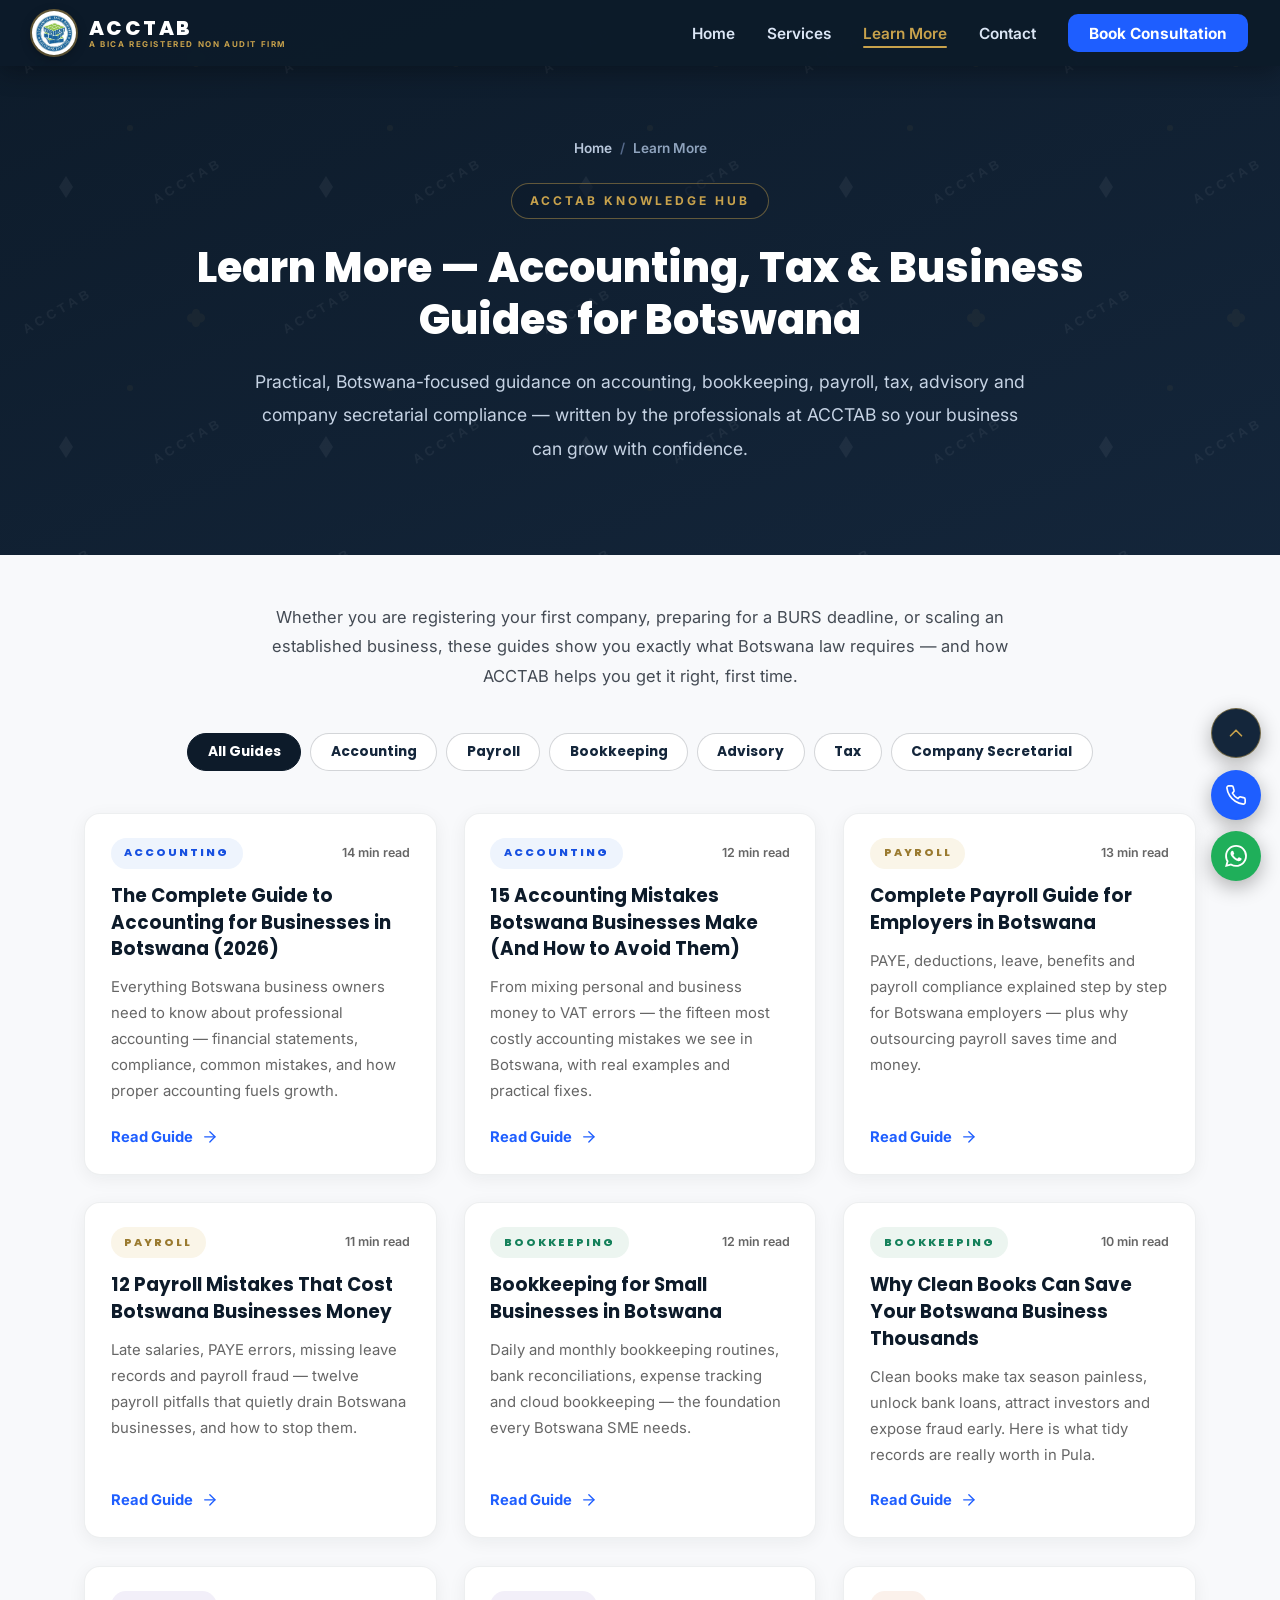
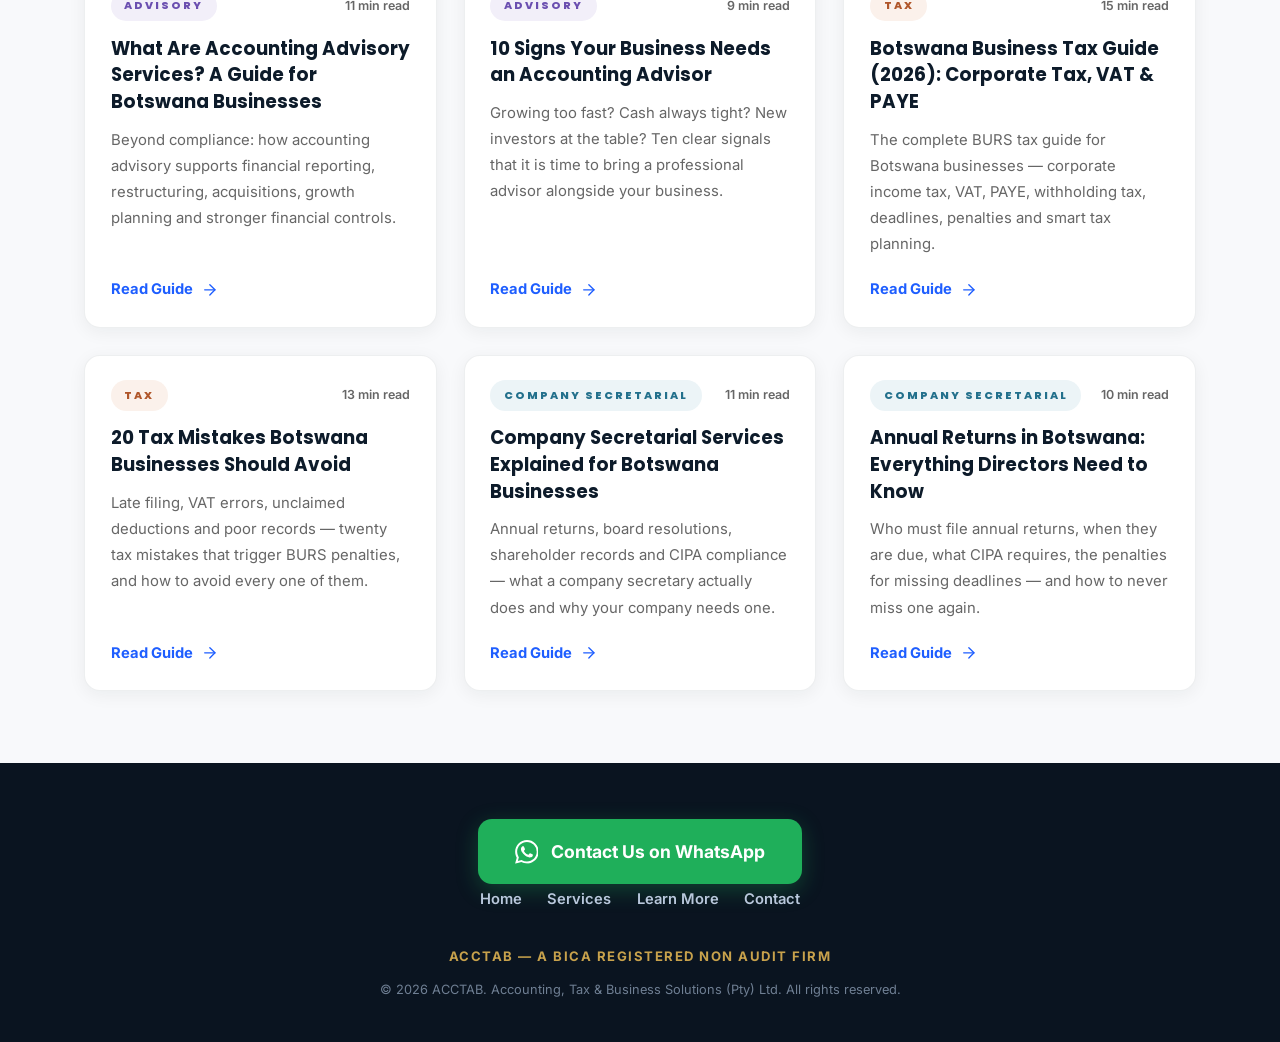
==== learn-more.html @ 46b88578 "Add Learn More blog hub, services page, 12 SEO articles, loader transitions and clean URLs - New Lea" ====
<!DOCTYPE html>
<html lang="en">
<head>
    <meta charset="UTF-8">
    <meta name="viewport" content="width=device-width, initial-scale=1.0">
    <title>Learn More | Accounting, Tax & Payroll Guides for Botswana Businesses | ACCTAB</title>
    <meta name="description" content="Expert accounting, bookkeeping, payroll, tax and company secretarial guides for Botswana businesses. Practical advice from ACCTAB, a BICA Registered Non-Audit Firm in Francistown.">
    <meta name="keywords" content="accounting services Botswana, tax guide Botswana, payroll Botswana, bookkeeping Botswana, BURS compliance, annual returns Botswana">
    <meta name="robots" content="index, follow">
    <link rel="canonical" href="https://www.acctabbw.com/learn-more">

    <meta property="og:type" content="website">
    <meta property="og:title" content="Learn More — ACCTAB Botswana Accounting Knowledge Hub">
    <meta property="og:description" content="Practical accounting, tax, payroll and compliance guides for businesses in Botswana, written by ACCTAB professionals.">
    <meta property="og:url" content="https://www.acctabbw.com/learn-more">
    <meta property="og:image" content="https://www.acctabbw.com/acctab.jpg">
    <meta name="twitter:card" content="summary">

    <link rel="icon" type="image/jpeg" href="acctab.jpg">
    <link rel="apple-touch-icon" href="acctab.jpg">

    <link rel="preconnect" href="https://fonts.googleapis.com">
    <link rel="preconnect" href="https://fonts.gstatic.com" crossorigin>
    <link href="https://fonts.googleapis.com/css2?family=Poppins:wght@700;800&family=Inter:wght@400;600;700&display=swap" rel="stylesheet">
    <link rel="stylesheet" href="assets/site.css">

    <script type="application/ld+json">
    {
      "@context": "https://schema.org",
      "@graph": [
        {
          "@type": "Organization",
          "@id": "https://www.acctabbw.com/#org",
          "name": "ACCTAB",
          "legalName": "Accounting, Tax & Business Solutions (Pty) Ltd",
          "description": "BICA Registered Non-Audit Firm providing professional accounting, bookkeeping, payroll, tax and advisory services in Botswana.",
          "url": "https://www.acctabbw.com/",
          "logo": "https://www.acctabbw.com/acctab.jpg",
          "telephone": "+26773263337",
          "email": "acctab@acctabbw.com",
          "address": {
            "@type": "PostalAddress",
            "streetAddress": "Plot 14014 Unit 8",
            "addressLocality": "Francistown",
            "addressCountry": "BW"
          }
        },
        {
          "@type": "CollectionPage",
          "name": "Learn More — ACCTAB Botswana Accounting Knowledge Hub",
          "url": "https://www.acctabbw.com/learn-more",
          "description": "Expert accounting, bookkeeping, payroll, tax and company secretarial guides for Botswana businesses.",
          "publisher": { "@id": "https://www.acctabbw.com/#org" }
        },
        {
          "@type": "BreadcrumbList",
          "itemListElement": [
            { "@type": "ListItem", "position": 1, "name": "Home", "item": "https://www.acctabbw.com/" },
            { "@type": "ListItem", "position": 2, "name": "Learn More", "item": "https://www.acctabbw.com/learn-more" }
          ]
        }
      ]
    }
    </script>
</head>
<body>
    <!-- Page loader -->
    <div class="page-loader" id="pageLoader" aria-hidden="true">
        <div class="loader-ring"></div>
        <span class="loader-text">ACCTAB</span>
    </div>

    <!-- SVG icon library -->
    <svg xmlns="http://www.w3.org/2000/svg" style="display:none" aria-hidden="true">
        <symbol id="i-phone" viewBox="0 0 24 24"><path d="M22 16.92v3a2 2 0 0 1-2.18 2 19.79 19.79 0 0 1-8.63-3.07 19.5 19.5 0 0 1-6-6A19.79 19.79 0 0 1 2.08 4.18 2 2 0 0 1 4.06 2h3a2 2 0 0 1 2 1.72c.13.96.36 1.9.7 2.81a2 2 0 0 1-.45 2.11L8.09 9.91a16 16 0 0 0 6 6l1.27-1.27a2 2 0 0 1 2.11-.45c.91.34 1.85.57 2.81.7A2 2 0 0 1 22 16.92z"/></symbol>
        <symbol id="i-arrow" viewBox="0 0 24 24"><path d="M5 12h14"/><path d="m12 5 7 7-7 7"/></symbol>
        <symbol id="i-up" viewBox="0 0 24 24"><path d="m18 15-6-6-6 6"/></symbol>
        <symbol id="i-wa" viewBox="0 0 24 24"><path d="M17.472 14.382c-.297-.149-1.758-.867-2.03-.967-.273-.099-.471-.148-.67.15-.197.297-.767.966-.94 1.164-.173.199-.347.223-.644.075-.297-.15-1.255-.463-2.39-1.475-.883-.788-1.48-1.761-1.653-2.059-.173-.297-.018-.458.13-.606.134-.133.298-.347.446-.52.149-.174.198-.298.298-.497.099-.198.05-.371-.025-.52-.075-.149-.669-1.612-.916-2.207-.242-.579-.487-.5-.669-.51-.173-.008-.371-.01-.57-.01-.198 0-.52.074-.792.372-.272.297-1.04 1.016-1.04 2.479 0 1.462 1.065 2.875 1.213 3.074.149.198 2.096 3.2 5.077 4.487.709.306 1.262.489 1.694.625.712.227 1.36.195 1.871.118.571-.085 1.758-.719 2.006-1.413.248-.694.248-1.289.173-1.413-.074-.124-.272-.198-.57-.347m-5.421 7.403h-.004a9.87 9.87 0 0 1-5.031-1.378l-.361-.214-3.741.982.998-3.648-.235-.374a9.86 9.86 0 0 1-1.51-5.26c.001-5.45 4.436-9.884 9.888-9.884 2.64 0 5.122 1.03 6.988 2.898a9.825 9.825 0 0 1 2.893 6.994c-.003 5.45-4.437 9.884-9.885 9.884m8.413-18.297A11.815 11.815 0 0 0 12.05 0C5.495 0 .16 5.335.157 11.892c0 2.096.547 4.142 1.588 5.945L.057 24l6.305-1.654a11.882 11.882 0 0 0 5.683 1.448h.005c6.554 0 11.89-5.335 11.893-11.893a11.821 11.821 0 0 0-3.48-8.413z"/></symbol>
    </svg>

    <!-- Navigation -->
    <nav id="navbar">
        <div class="nav-shine" aria-hidden="true"></div>
        <a href="/" class="brand" aria-label="ACCTAB home">
            <img src="acctab.jpg" alt="ACCTAB - Accounting, Tax & Business Solutions logo" class="brand-logo">
            <span class="brand-text">
                <span class="brand-name">ACCTAB</span>
                <span class="brand-tag">A BICA Registered Non Audit Firm</span>
            </span>
        </a>

        <button class="hamburger" id="hamburger" aria-label="Toggle menu" aria-expanded="false">
            <span></span><span></span><span></span>
        </button>

        <div class="nav-right" id="navMenu">
            <ul>
                <li><a href="/">Home</a></li>
                <li><a href="/services">Services</a></li>
                <li><a href="/learn-more" class="active">Learn More</a></li>
                <li><a href="/#contact">Contact</a></li>
                <li><a href="https://wa.me/26773263337?text=Hi%2C%20I%20would%20like%20to%20book%20a%20free%20consultation." class="nav-cta" target="_blank" rel="noopener">Book Consultation</a></li>
            </ul>
        </div>
    </nav>

    <!-- Hero -->
    <header class="page-hero">
        <ol class="crumbs">
            <li><a href="/">Home</a></li>
            <li class="sep">/</li>
            <li aria-current="page">Learn More</li>
        </ol>
        <span class="hero-eyebrow">ACCTAB Knowledge Hub</span>
        <h1>Learn More — Accounting, Tax &amp; Business Guides for Botswana</h1>
        <p class="lede">
            Practical, Botswana-focused guidance on accounting, bookkeeping, payroll, tax, advisory and company secretarial compliance — written by the professionals at ACCTAB so your business can grow with confidence.
        </p>
    </header>

    <main class="hub-wrap">
        <p class="hub-intro reveal">
            Whether you are registering your first company, preparing for a BURS deadline, or scaling an established business, these guides show you exactly what Botswana law requires — and how ACCTAB helps you get it right, first time.
        </p>

        <!-- Category filter -->
        <div class="filter-bar reveal" role="group" aria-label="Filter articles by category">
            <button class="chip active" data-filter="all">All Guides</button>
            <button class="chip" data-filter="accounting">Accounting</button>
            <button class="chip" data-filter="payroll">Payroll</button>
            <button class="chip" data-filter="bookkeeping">Bookkeeping</button>
            <button class="chip" data-filter="advisory">Advisory</button>
            <button class="chip" data-filter="tax">Tax</button>
            <button class="chip" data-filter="secretarial">Company Secretarial</button>
        </div>

        <div class="post-grid">
            <a class="post-card reveal" data-cat="accounting" href="/articles/accounting-services-botswana-guide">
                <div class="post-top"><span class="post-cat cat-accounting">Accounting</span><span class="post-read">14 min read</span></div>
                <h2>The Complete Guide to Accounting for Businesses in Botswana (2026)</h2>
                <p>Everything Botswana business owners need to know about professional accounting — financial statements, compliance, common mistakes, and how proper accounting fuels growth.</p>
                <span class="post-foot">Read Guide <svg class="icon" aria-hidden="true"><use href="#i-arrow"/></svg></span>
            </a>

            <a class="post-card reveal" data-cat="accounting" href="/articles/accounting-mistakes-botswana">
                <div class="post-top"><span class="post-cat cat-accounting">Accounting</span><span class="post-read">12 min read</span></div>
                <h2>15 Accounting Mistakes Botswana Businesses Make (And How to Avoid Them)</h2>
                <p>From mixing personal and business money to VAT errors — the fifteen most costly accounting mistakes we see in Botswana, with real examples and practical fixes.</p>
                <span class="post-foot">Read Guide <svg class="icon" aria-hidden="true"><use href="#i-arrow"/></svg></span>
            </a>

            <a class="post-card reveal" data-cat="payroll" href="/articles/payroll-guide-botswana">
                <div class="post-top"><span class="post-cat cat-payroll">Payroll</span><span class="post-read">13 min read</span></div>
                <h2>Complete Payroll Guide for Employers in Botswana</h2>
                <p>PAYE, deductions, leave, benefits and payroll compliance explained step by step for Botswana employers — plus why outsourcing payroll saves time and money.</p>
                <span class="post-foot">Read Guide <svg class="icon" aria-hidden="true"><use href="#i-arrow"/></svg></span>
            </a>

            <a class="post-card reveal" data-cat="payroll" href="/articles/payroll-mistakes-botswana">
                <div class="post-top"><span class="post-cat cat-payroll">Payroll</span><span class="post-read">11 min read</span></div>
                <h2>12 Payroll Mistakes That Cost Botswana Businesses Money</h2>
                <p>Late salaries, PAYE errors, missing leave records and payroll fraud — twelve payroll pitfalls that quietly drain Botswana businesses, and how to stop them.</p>
                <span class="post-foot">Read Guide <svg class="icon" aria-hidden="true"><use href="#i-arrow"/></svg></span>
            </a>

            <a class="post-card reveal" data-cat="bookkeeping" href="/articles/bookkeeping-small-business-botswana">
                <div class="post-top"><span class="post-cat cat-bookkeeping">Bookkeeping</span><span class="post-read">12 min read</span></div>
                <h2>Bookkeeping for Small Businesses in Botswana</h2>
                <p>Daily and monthly bookkeeping routines, bank reconciliations, expense tracking and cloud bookkeeping — the foundation every Botswana SME needs.</p>
                <span class="post-foot">Read Guide <svg class="icon" aria-hidden="true"><use href="#i-arrow"/></svg></span>
            </a>

            <a class="post-card reveal" data-cat="bookkeeping" href="/articles/clean-books-save-money-botswana">
                <div class="post-top"><span class="post-cat cat-bookkeeping">Bookkeeping</span><span class="post-read">10 min read</span></div>
                <h2>Why Clean Books Can Save Your Botswana Business Thousands</h2>
                <p>Clean books make tax season painless, unlock bank loans, attract investors and expose fraud early. Here is what tidy records are really worth in Pula.</p>
                <span class="post-foot">Read Guide <svg class="icon" aria-hidden="true"><use href="#i-arrow"/></svg></span>
            </a>

            <a class="post-card reveal" data-cat="advisory" href="/articles/accounting-advisory-services-botswana">
                <div class="post-top"><span class="post-cat cat-advisory">Advisory</span><span class="post-read">11 min read</span></div>
                <h2>What Are Accounting Advisory Services? A Guide for Botswana Businesses</h2>
                <p>Beyond compliance: how accounting advisory supports financial reporting, restructuring, acquisitions, growth planning and stronger financial controls.</p>
                <span class="post-foot">Read Guide <svg class="icon" aria-hidden="true"><use href="#i-arrow"/></svg></span>
            </a>

            <a class="post-card reveal" data-cat="advisory" href="/articles/signs-you-need-accounting-advisor">
                <div class="post-top"><span class="post-cat cat-advisory">Advisory</span><span class="post-read">9 min read</span></div>
                <h2>10 Signs Your Business Needs an Accounting Advisor</h2>
                <p>Growing too fast? Cash always tight? New investors at the table? Ten clear signals that it is time to bring a professional advisor alongside your business.</p>
                <span class="post-foot">Read Guide <svg class="icon" aria-hidden="true"><use href="#i-arrow"/></svg></span>
            </a>

            <a class="post-card reveal" data-cat="tax" href="/articles/botswana-business-tax-guide">
                <div class="post-top"><span class="post-cat cat-tax">Tax</span><span class="post-read">15 min read</span></div>
                <h2>Botswana Business Tax Guide (2026): Corporate Tax, VAT &amp; PAYE</h2>
                <p>The complete BURS tax guide for Botswana businesses — corporate income tax, VAT, PAYE, withholding tax, deadlines, penalties and smart tax planning.</p>
                <span class="post-foot">Read Guide <svg class="icon" aria-hidden="true"><use href="#i-arrow"/></svg></span>
            </a>

            <a class="post-card reveal" data-cat="tax" href="/articles/tax-mistakes-botswana">
                <div class="post-top"><span class="post-cat cat-tax">Tax</span><span class="post-read">13 min read</span></div>
                <h2>20 Tax Mistakes Botswana Businesses Should Avoid</h2>
                <p>Late filing, VAT errors, unclaimed deductions and poor records — twenty tax mistakes that trigger BURS penalties, and how to avoid every one of them.</p>
                <span class="post-foot">Read Guide <svg class="icon" aria-hidden="true"><use href="#i-arrow"/></svg></span>
            </a>

            <a class="post-card reveal" data-cat="secretarial" href="/articles/company-secretarial-services-botswana">
                <div class="post-top"><span class="post-cat cat-secretarial">Company Secretarial</span><span class="post-read">11 min read</span></div>
                <h2>Company Secretarial Services Explained for Botswana Businesses</h2>
                <p>Annual returns, board resolutions, shareholder records and CIPA compliance — what a company secretary actually does and why your company needs one.</p>
                <span class="post-foot">Read Guide <svg class="icon" aria-hidden="true"><use href="#i-arrow"/></svg></span>
            </a>

            <a class="post-card reveal" data-cat="secretarial" href="/articles/annual-returns-botswana">
                <div class="post-top"><span class="post-cat cat-secretarial">Company Secretarial</span><span class="post-read">10 min read</span></div>
                <h2>Annual Returns in Botswana: Everything Directors Need to Know</h2>
                <p>Who must file annual returns, when they are due, what CIPA requires, the penalties for missing deadlines — and how to never miss one again.</p>
                <span class="post-foot">Read Guide <svg class="icon" aria-hidden="true"><use href="#i-arrow"/></svg></span>
            </a>
        </div>
    </main>

    <!-- Footer -->
    <footer>
        <a href="https://wa.me/26773263337" class="whatsapp-btn" target="_blank" rel="noopener">
            <svg class="wa-glyph" aria-hidden="true"><use href="#i-wa"/></svg>
            Contact Us on WhatsApp
        </a>
        <ul class="footer-links">
            <li><a href="/">Home</a></li>
            <li><a href="/services">Services</a></li>
            <li><a href="/learn-more">Learn More</a></li>
            <li><a href="/#contact">Contact</a></li>
        </ul>
        <div class="footer-note">ACCTAB — A BICA Registered Non Audit Firm</div>
        <div class="footer-copy">© <span id="year"></span> ACCTAB. Accounting, Tax &amp; Business Solutions (Pty) Ltd. All rights reserved.</div>
    </footer>

    <!-- Floating contact buttons -->
    <div class="floating-btns">
        <button class="fab fab-top" id="backToTop" aria-label="Back to top"><svg class="icon" aria-hidden="true"><use href="#i-up"/></svg></button>
        <a href="tel:+26773263337" class="fab fab-phone" aria-label="Call us"><svg class="icon" aria-hidden="true"><use href="#i-phone"/></svg></a>
        <a href="https://wa.me/26773263337" class="fab fab-whatsapp" target="_blank" rel="noopener" aria-label="Chat on WhatsApp"><svg class="wa-glyph" aria-hidden="true"><use href="#i-wa"/></svg></a>
    </div>

    <script src="assets/site.js" defer></script>
</body>
</html>
---- assets/site.css ----
/* ============================================================
   ACCTAB — shared design system for Learn More hub & articles
   Matches the premium navy / royal blue / gold brand of index.html
   ============================================================ */
:root {
    --navy: #0D1B2A;
    --navy-2: #14263B;
    --royal: #1E5EFF;
    --royal-dark: #1750E0;
    --gold: #C8A24C;
    --white: #FFFFFF;
    --light: #F8F9FB;
    --dark-text: #202124;
    --muted: #666666;
    --green: #1AA36F;
}

* { margin: 0; padding: 0; box-sizing: border-box; }

/* ============ Page loader / screen transition ============ */
.page-loader {
    position: fixed; inset: 0; z-index: 2000;
    background: var(--navy);
    display: flex; flex-direction: column; align-items: center; justify-content: center;
    gap: 1.3rem;
    opacity: 1; visibility: visible;
    transition: opacity 0.45s ease, visibility 0.45s ease;
}

.page-loader.hidden { opacity: 0; visibility: hidden; pointer-events: none; }

.loader-ring {
    width: 54px; height: 54px; border-radius: 50%;
    border: 3px solid rgba(200, 162, 76, 0.2);
    border-top-color: var(--gold);
    animation: loaderspin 0.9s linear infinite;
}

.loader-text {
    font-family: 'Poppins', sans-serif;
    font-weight: 800; font-size: 1.1rem; letter-spacing: 6px;
    color: var(--white);
}

.loader-text::after {
    content: ''; display: block; width: 40px; height: 2px;
    background: var(--gold); margin: 0.6rem auto 0; border-radius: 2px;
    animation: loaderbar 1.4s ease-in-out infinite;
}

@keyframes loaderspin { to { transform: rotate(360deg); } }

@keyframes loaderbar {
    0%, 100% { width: 24px; opacity: 0.5; }
    50% { width: 64px; opacity: 1; }
}

html { scroll-behavior: smooth; }

body {
    font-family: 'Inter', 'Segoe UI', Tahoma, Geneva, Verdana, sans-serif;
    overflow-x: hidden;
    color: var(--dark-text);
    background: var(--light);
    line-height: 1.8;
}

h1, h2, h3, h4, .brand-name { font-family: 'Poppins', 'Segoe UI', sans-serif; }

.icon {
    width: 1.2em; height: 1.2em;
    stroke: currentColor; stroke-width: 1.8; fill: none;
    stroke-linecap: round; stroke-linejoin: round;
    vertical-align: -0.22em; flex-shrink: 0;
}

/* ============ Navigation (solid navy on inner pages) ============ */
nav {
    position: fixed; top: 0; width: 100%;
    background: rgba(13, 27, 42, 0.97);
    box-shadow: 0 6px 24px rgba(0, 0, 0, 0.3);
    padding: 0.7rem 2rem;
    z-index: 1000;
    display: flex; align-items: center; justify-content: space-between;
}

.nav-shine { position: absolute; inset: 0; overflow: hidden; pointer-events: none; }

.nav-shine::after {
    content: '';
    position: absolute; top: 0; left: 0; width: 18%; height: 100%;
    background: linear-gradient(105deg, transparent 0%, rgba(255,255,255,0.05) 30%, rgba(255,255,255,0.20) 50%, rgba(200,162,76,0.12) 65%, transparent 100%);
    transform: translateX(-130%) skewX(-18deg);
    animation: navshine 5s ease-in-out infinite;
}

@keyframes navshine {
    0%   { transform: translateX(-130%) skewX(-18deg); }
    24%  { transform: translateX(720%) skewX(-18deg); }
    100% { transform: translateX(720%) skewX(-18deg); }
}

.brand { display: flex; align-items: center; gap: 0.8rem; text-decoration: none; }

.brand-logo {
    width: 44px; height: 44px; border-radius: 50%;
    background: var(--white); padding: 3px; object-fit: contain;
    box-shadow: 0 3px 12px rgba(0,0,0,0.3), 0 0 0 2px rgba(200,162,76,0.5);
    transition: transform 0.35s ease;
}

.brand:hover .brand-logo { transform: scale(1.06); }

.brand-text { display: flex; flex-direction: column; align-items: flex-start; line-height: 1.15; }

.brand-name { font-weight: 800; font-size: 1.25rem; letter-spacing: 2.5px; color: var(--white); }

.brand-tag {
    font-weight: 700; font-size: 0.5rem; letter-spacing: 1.6px;
    color: var(--gold); text-transform: uppercase; white-space: nowrap;
}

.nav-right { display: flex; align-items: center; gap: 2rem; }

nav ul { list-style: none; display: flex; align-items: center; gap: 2rem; }

nav ul a {
    color: #dbe6f5; text-decoration: none; font-weight: 600; font-size: 0.96rem;
    position: relative; padding: 0.3rem 0; transition: color 0.3s;
}

nav ul a::after {
    content: ''; position: absolute; bottom: 0; left: 0; width: 0; height: 2px;
    background: var(--gold); transition: width 0.3s ease; border-radius: 2px;
}

nav ul a:hover { color: var(--gold); }
nav ul a:hover::after { width: 100%; }
nav ul a.active { color: var(--gold); }
nav ul a.active::after { width: 100%; }

.nav-cta {
    background: var(--royal); color: var(--white) !important;
    padding: 0.6rem 1.3rem; border-radius: 10px; font-weight: 700;
    transition: background 0.25s, transform 0.25s;
}

.nav-cta::after { display: none; }
.nav-cta:hover { background: var(--royal-dark); transform: translateY(-1px); }

.hamburger {
    display: none; flex-direction: column; gap: 5px;
    background: none; border: none; cursor: pointer; padding: 6px; z-index: 1100;
}

.hamburger span {
    width: 26px; height: 2px; background: var(--white); border-radius: 2px;
    transition: transform 0.3s ease, opacity 0.3s ease;
}

.hamburger.open span:nth-child(1) { transform: translateY(7px) rotate(45deg); }
.hamburger.open span:nth-child(2) { opacity: 0; }
.hamburger.open span:nth-child(3) { transform: translateY(-7px) rotate(-45deg); }

/* ============ Buttons ============ */
.btn-primary, .btn-secondary {
    display: inline-flex; align-items: center; justify-content: center; gap: 0.6rem;
    padding: 0.95rem 2.1rem; border-radius: 12px; text-decoration: none;
    font-weight: 700; font-size: 1rem;
    transition: background 0.25s, border-color 0.25s, color 0.25s, transform 0.25s;
}

.btn-primary {
    background: var(--royal); color: var(--white);
    box-shadow: 0 4px 16px rgba(30, 94, 255, 0.3);
}

.btn-primary:hover { background: var(--royal-dark); transform: translateY(-2px); }

.btn-secondary {
    background: transparent; color: var(--white);
    border: 1.5px solid rgba(255, 255, 255, 0.35);
}

.btn-secondary:hover { border-color: var(--gold); color: var(--gold); transform: translateY(-2px); }

.btn-primary .icon { transition: transform 0.25s; }
.btn-primary:hover .icon { transform: translateX(4px); }

.wa-glyph { width: 1.35em; height: 1.35em; fill: currentColor; }

.btn-whatsapp {
    display: inline-flex; align-items: center; justify-content: center; gap: 0.7rem;
    background: #1FAF5A; color: var(--white); padding: 0.95rem 2.1rem;
    border-radius: 12px; text-decoration: none; font-weight: 700; font-size: 1rem;
    transition: background 0.25s, transform 0.25s;
    box-shadow: 0 6px 22px rgba(31, 175, 90, 0.3);
}

.btn-whatsapp:hover { background: #189A4D; transform: translateY(-2px); }

/* ============ Page hero (hub + articles) ============ */
.page-hero {
    background: linear-gradient(160deg, rgba(13,27,42,0.97) 0%, rgba(20,38,59,0.95) 100%), var(--navy);
    color: #dbe6f5;
    padding: 8.5rem 2rem 4rem;
    text-align: center;
    position: relative;
    overflow: hidden;
}

/* Monogram motif tile, matching index.html */
.page-hero::before {
    content: ''; position: absolute; inset: 0; z-index: 0; pointer-events: none;
    background-repeat: repeat; background-size: 260px 260px; opacity: 0.055;
    background-image: url("data:image/svg+xml,%3Csvg xmlns='http://www.w3.org/2000/svg' width='260' height='260' viewBox='0 0 260 260'%3E%3Ctext x='26' y='74' font-family='Poppins,Arial,sans-serif' font-size='13' font-weight='700' letter-spacing='4' fill='%23FFFFFF' transform='rotate(-30 26 74)'%3EACCTAB%3C/text%3E%3Ctext x='156' y='204' font-family='Poppins,Arial,sans-serif' font-size='13' font-weight='700' letter-spacing='4' fill='%23FFFFFF' transform='rotate(-30 156 204)'%3EACCTAB%3C/text%3E%3Cpath d='M0,-9 C2.5,-9 4,-7 4,-4.5 C7,-4.5 9,-2.5 9,0 C9,2.5 7,4.5 4,4.5 C4,7 2.5,9 0,9 C-2.5,9 -4,7 -4,4.5 C-7,4.5 -9,2.5 -9,0 C-9,-2.5 -7,-4.5 -4,-4.5 C-4,-7 -2.5,-9 0,-9 Z' fill='%23C8A24C' transform='translate(196,58)'/%3E%3Cpath d='M66,176 l7,11 -7,11 -7,-11 Z' fill='%23FFFFFF'/%3E%3Ccircle cx='130' cy='128' r='3' fill='%23C8A24C'/%3E%3C/svg%3E");
}

.page-hero > * { position: relative; z-index: 1; }

.crumbs {
    display: flex; flex-wrap: wrap; justify-content: center; align-items: center; gap: 0.5rem;
    font-size: 0.85rem; font-weight: 600; color: #8fa3bd; margin-bottom: 1.4rem;
    list-style: none;
}

.crumbs a { color: #b9c8dc; text-decoration: none; transition: color 0.25s; }
.crumbs a:hover { color: var(--gold); }
.crumbs .sep { color: #55698a; }

.hero-eyebrow {
    display: inline-block; font-weight: 700; font-size: 0.75rem; letter-spacing: 3px;
    text-transform: uppercase; color: var(--gold);
    border: 1px solid rgba(200, 162, 76, 0.45);
    padding: 0.4rem 1.1rem; border-radius: 30px; margin-bottom: 1.4rem;
    background: rgba(13, 27, 42, 0.55);
}

.page-hero h1 {
    font-size: 2.6rem; font-weight: 800; color: var(--white);
    max-width: 900px; margin: 0 auto 1.2rem; line-height: 1.25;
}

.page-hero .lede {
    font-size: 1.1rem; color: #c6d3e4; max-width: 780px; margin: 0 auto 1.6rem; line-height: 1.9;
}

.art-meta {
    display: flex; flex-wrap: wrap; justify-content: center; gap: 1.2rem;
    font-size: 0.88rem; font-weight: 600; color: #b9c8dc;
}

.art-meta .icon { color: var(--gold); }

/* ============ Article layout ============ */
.art-wrap {
    max-width: 820px;
    margin: 0 auto;
    padding: 3.5rem 1.5rem 4.5rem;
}

.art-body { font-size: 1.02rem; color: #333a42; }

.art-body p { margin-bottom: 1.3rem; }

.art-body h2 {
    font-size: 1.65rem; font-weight: 800; color: var(--navy);
    margin: 2.8rem 0 1.1rem; line-height: 1.3;
    scroll-margin-top: 90px;
    padding-bottom: 0.6rem;
    border-bottom: 2px solid rgba(200, 162, 76, 0.35);
}

.art-body h3 {
    font-size: 1.2rem; font-weight: 700; color: var(--navy-2);
    margin: 1.9rem 0 0.7rem; scroll-margin-top: 90px;
}

.art-body ul, .art-body ol { margin: 0 0 1.3rem 1.4rem; }
.art-body li { margin-bottom: 0.55rem; }
.art-body a { color: var(--royal); font-weight: 600; text-decoration: none; }
.art-body a:hover { text-decoration: underline; }
.art-body strong { color: var(--navy); }

/* Table of contents */
.toc {
    background: var(--white);
    border: 1px solid rgba(13, 27, 42, 0.08);
    border-left: 4px solid var(--gold);
    border-radius: 14px;
    padding: 1.6rem 1.8rem;
    margin: 0 0 2.4rem;
    box-shadow: 0 4px 18px rgba(13, 27, 42, 0.06);
}

.toc h2 {
    font-size: 1rem; font-weight: 800; letter-spacing: 2px; text-transform: uppercase;
    color: var(--navy); margin: 0 0 0.9rem; border: none; padding: 0;
}

.toc ol { margin: 0 0 0 1.3rem; columns: 2; column-gap: 2rem; }
.toc li { margin-bottom: 0.45rem; font-size: 0.94rem; break-inside: avoid; }
.toc a { color: var(--navy-2); font-weight: 600; text-decoration: none; }
.toc a:hover { color: var(--royal); }

/* Data tables */
.art-body table {
    width: 100%; border-collapse: collapse; margin: 0 0 1.6rem;
    background: var(--white); border-radius: 12px; overflow: hidden;
    box-shadow: 0 4px 18px rgba(13, 27, 42, 0.06);
    font-size: 0.95rem;
}

.art-body th {
    background: var(--navy); color: var(--white); text-align: left;
    padding: 0.8rem 1rem; font-weight: 700; letter-spacing: 0.5px;
}

.art-body td { padding: 0.75rem 1rem; border-bottom: 1px solid #eef1f6; vertical-align: top; }
.art-body tr:last-child td { border-bottom: none; }

.table-scroll { overflow-x: auto; -webkit-overflow-scrolling: touch; }

/* Expert tip callout */
.tip-box {
    background: #FAF5E8;
    border: 1px solid rgba(200, 162, 76, 0.4);
    border-left: 4px solid var(--gold);
    border-radius: 12px;
    padding: 1.3rem 1.6rem;
    margin: 0 0 1.6rem;
}

.tip-box .tip-label {
    display: block; font-weight: 800; font-size: 0.78rem; letter-spacing: 2px;
    text-transform: uppercase; color: #9a7a2f; margin-bottom: 0.4rem;
    font-family: 'Poppins', sans-serif;
}

.tip-box p:last-child { margin-bottom: 0; }

/* "How ACCTAB helps" highlight panel */
.acctab-box {
    background: linear-gradient(160deg, var(--navy-2) 0%, var(--navy) 100%);
    color: #dbe6f5;
    border-radius: 16px;
    border: 1px solid rgba(200, 162, 76, 0.4);
    padding: 2.2rem 2rem;
    margin: 2.6rem 0;
}

.acctab-box h2, .acctab-box h3 {
    color: var(--gold); border: none; margin: 0 0 1rem; padding: 0;
    font-size: 1.35rem;
}

.acctab-box p { color: #c6d3e4; }
.acctab-box ul { margin-left: 1.4rem; }
.acctab-box li { color: #c6d3e4; margin-bottom: 0.6rem; }
.acctab-box li strong { color: var(--white); }
.acctab-box a { color: #8db0ff; }
.acctab-box .box-ctas { display: flex; flex-wrap: wrap; gap: 0.9rem; margin-top: 1.5rem; }

/* Checklist */
.check-list {
    background: var(--white);
    border: 1px solid rgba(13, 27, 42, 0.08);
    border-radius: 14px;
    padding: 1.7rem 1.8rem;
    margin: 0 0 1.6rem;
    box-shadow: 0 4px 18px rgba(13, 27, 42, 0.06);
    list-style: none;
    margin-left: 0 !important;
}

.check-list li {
    padding-left: 1.9rem; position: relative; margin-bottom: 0.7rem;
}

.check-list li::before {
    content: '✔'; position: absolute; left: 0; color: var(--green); font-weight: 700;
}

/* FAQ accordion (pure CSS, SEO-friendly) */
.faq { margin: 0 0 1.6rem; }

.faq details {
    background: var(--white);
    border: 1px solid rgba(13, 27, 42, 0.08);
    border-radius: 12px;
    margin-bottom: 0.8rem;
    box-shadow: 0 3px 12px rgba(13, 27, 42, 0.05);
    overflow: hidden;
    transition: border-color 0.25s;
}

.faq details[open] { border-color: rgba(200, 162, 76, 0.5); }

.faq summary {
    cursor: pointer; list-style: none;
    padding: 1.05rem 3rem 1.05rem 1.4rem;
    font-weight: 700; color: var(--navy); font-size: 1rem;
    position: relative;
    font-family: 'Poppins', sans-serif;
}

.faq summary::-webkit-details-marker { display: none; }

.faq summary::after {
    content: '+'; position: absolute; right: 1.3rem; top: 50%;
    transform: translateY(-50%);
    font-size: 1.4rem; font-weight: 400; color: var(--gold);
    transition: transform 0.25s;
}

.faq details[open] summary::after { content: '−'; }

.faq .faq-a { padding: 0 1.4rem 1.2rem; color: #444b54; }
.faq .faq-a p { margin-bottom: 0.8rem; }
.faq .faq-a p:last-child { margin-bottom: 0; }

/* CTA banner */
.cta-banner {
    background: linear-gradient(160deg, var(--navy-2) 0%, var(--navy) 100%);
    border-radius: 18px;
    border: 1px solid rgba(200, 162, 76, 0.4);
    padding: 3rem 2rem;
    margin: 3rem 0 0;
    text-align: center;
    color: #dbe6f5;
}

.cta-banner h2 {
    color: var(--white); border: none; padding: 0; margin: 0 0 0.8rem;
    font-size: 1.7rem;
}

.cta-banner p { color: #c6d3e4; max-width: 620px; margin: 0 auto 1.7rem; }

.cta-banner .cta-btns { display: flex; flex-wrap: wrap; justify-content: center; gap: 1rem; }

/* Related articles / services */
.related {
    max-width: 1100px; margin: 0 auto; padding: 0 1.5rem 4.5rem;
}

.related h2 {
    font-size: 1.6rem; font-weight: 800; color: var(--navy);
    text-align: center; margin-bottom: 0.6rem;
}

.gold-divider {
    width: 64px; height: 3px; border-radius: 3px;
    background: var(--gold); margin: 0 auto 2.2rem;
}

.rel-grid {
    display: grid;
    grid-template-columns: repeat(auto-fit, minmax(260px, 1fr));
    gap: 1.4rem;
}

.rel-card {
    background: var(--white);
    border: 1px solid rgba(13, 27, 42, 0.07);
    border-radius: 14px;
    padding: 1.7rem 1.6rem;
    text-decoration: none;
    box-shadow: 0 4px 18px rgba(13, 27, 42, 0.06);
    transition: transform 0.3s ease, box-shadow 0.3s ease, border-color 0.3s ease;
    display: flex; flex-direction: column;
}

.rel-card:hover {
    transform: translateY(-6px);
    box-shadow: 0 16px 38px rgba(13, 27, 42, 0.12);
    border-color: rgba(200, 162, 76, 0.4);
}

.rel-card .cat {
    font-size: 0.7rem; font-weight: 800; letter-spacing: 2px; text-transform: uppercase;
    color: var(--royal); margin-bottom: 0.6rem; font-family: 'Poppins', sans-serif;
}

.rel-card h3 { font-size: 1.05rem; font-weight: 700; color: var(--navy); margin-bottom: 0.6rem; line-height: 1.4; }
.rel-card p { font-size: 0.9rem; color: var(--muted); flex-grow: 1; margin-bottom: 1rem; }

.rel-card .read-more {
    display: inline-flex; align-items: center; gap: 0.4rem;
    color: var(--royal); font-weight: 700; font-size: 0.9rem;
}

/* ============ Photo hero (services page) ============ */
.photo-hero {
    background:
        linear-gradient(160deg, rgba(13, 27, 42, 0.88) 0%, rgba(13, 27, 42, 0.72) 50%, rgba(20, 38, 59, 0.9) 100%),
        var(--hero-img, none) center 22% / cover no-repeat,
        var(--navy);
}

/* ============ Services grid (matches index.html cards) ============ */
.services-wrap { max-width: 1200px; margin: 0 auto; padding: 3.5rem 1.5rem 4.5rem; text-align: center; }

.section-eyebrow {
    font-weight: 700; font-size: 0.78rem; letter-spacing: 3px; text-transform: uppercase;
    color: var(--royal); margin-bottom: 0.8rem;
}

.services-wrap h2 {
    font-size: 2.2rem; font-weight: 800; margin-bottom: 0.8rem; color: var(--navy);
    text-transform: uppercase; letter-spacing: 2px;
}

.service-grid {
    display: grid;
    grid-template-columns: repeat(auto-fit, minmax(300px, 1fr));
    gap: 1.8rem;
    width: 100%;
    text-align: center;
}

.service-card {
    background: var(--white);
    padding: 2.2rem 2rem;
    border-radius: 14px;
    border: 1px solid rgba(13, 27, 42, 0.07);
    box-shadow: 0 4px 18px rgba(13, 27, 42, 0.06);
    transition: transform 0.3s ease, box-shadow 0.3s ease, border-color 0.3s ease;
    display: flex; flex-direction: column;
    position: relative; overflow: hidden;
}

.service-card::before {
    content: ''; position: absolute; top: 0; left: 0; width: 100%; height: 3px;
    background: linear-gradient(90deg, var(--royal), var(--gold));
    transform: scaleX(0); transform-origin: left; transition: transform 0.35s ease;
}

.service-card:nth-child(1) { background: #EEF4FD; }
.service-card:nth-child(2) { background: #FAF5E8; }
.service-card:nth-child(3) { background: #ECF5F0; }
.service-card:nth-child(4) { background: #F2EFF9; }
.service-card:nth-child(5) { background: #FBF1EB; }
.service-card:nth-child(6) { background: #ECF4F7; }

.service-card:hover {
    transform: translateY(-8px);
    box-shadow: 0 16px 38px rgba(13, 27, 42, 0.12);
    border-color: rgba(200, 162, 76, 0.35);
}

.service-card:hover::before { transform: scaleX(1); }

.service-icon {
    width: 52px; height: 52px; margin: 0 auto 1.2rem; border-radius: 12px;
    background: rgba(30, 94, 255, 0.08); color: var(--royal);
    display: flex; align-items: center; justify-content: center;
}

.service-icon .icon { width: 26px; height: 26px; }

.service-card h3 { font-size: 1.3rem; font-weight: 700; margin-bottom: 1rem; color: var(--navy); }

.service-card p {
    font-size: 0.96rem; line-height: 1.85; color: var(--muted);
    margin-bottom: 1.6rem; flex-grow: 1;
}

.card-btns { display: flex; flex-wrap: wrap; justify-content: center; gap: 0.7rem; }

.details-btn {
    display: inline-flex; align-items: center; gap: 0.5rem;
    background: transparent; color: var(--royal);
    padding: 0.72rem 1.4rem; border-radius: 12px; text-decoration: none;
    font-weight: 700; font-size: 0.92rem;
    border: 1.5px solid var(--royal);
    transition: background 0.25s, color 0.25s, transform 0.25s;
    cursor: pointer;
}

.details-btn:hover { background: var(--royal); color: var(--white); transform: translateY(-2px); }

/* ============ Learn More hub ============ */
.hub-wrap { max-width: 1160px; margin: 0 auto; padding: 3rem 1.5rem 4.5rem; }

.filter-bar {
    display: flex; flex-wrap: wrap; justify-content: center; gap: 0.6rem;
    margin-bottom: 2.6rem;
}

.chip {
    border: 1.5px solid rgba(13, 27, 42, 0.18);
    background: var(--white);
    color: var(--navy-2);
    font-weight: 700; font-size: 0.86rem;
    padding: 0.5rem 1.2rem; border-radius: 30px; cursor: pointer;
    font-family: 'Poppins', sans-serif;
    transition: background 0.25s, color 0.25s, border-color 0.25s, transform 0.25s;
}

.chip:hover { border-color: var(--royal); color: var(--royal); transform: translateY(-2px); }

.chip.active { background: var(--navy); color: var(--white); border-color: var(--navy); }

.post-grid {
    display: grid;
    grid-template-columns: repeat(auto-fill, minmax(310px, 1fr));
    gap: 1.7rem;
}

.post-card {
    background: var(--white);
    border: 1px solid rgba(13, 27, 42, 0.07);
    border-radius: 16px;
    box-shadow: 0 4px 18px rgba(13, 27, 42, 0.06);
    overflow: hidden;
    text-decoration: none;
    display: flex; flex-direction: column;
    transition: transform 0.3s ease, box-shadow 0.3s ease, border-color 0.3s ease;
    position: relative;
}

.post-card::before {
    content: ''; position: absolute; top: 0; left: 0; width: 100%; height: 3px;
    background: linear-gradient(90deg, var(--royal), var(--gold));
    transform: scaleX(0); transform-origin: left; transition: transform 0.35s ease;
    z-index: 2;
}

.post-card:hover { transform: translateY(-8px); box-shadow: 0 16px 38px rgba(13,27,42,0.12); border-color: rgba(200,162,76,0.35); }
.post-card:hover::before { transform: scaleX(1); }

.post-top {
    padding: 1.5rem 1.6rem 0;
    display: flex; align-items: center; justify-content: space-between; gap: 0.8rem;
}

.post-cat {
    font-size: 0.68rem; font-weight: 800; letter-spacing: 2px; text-transform: uppercase;
    padding: 0.35rem 0.85rem; border-radius: 30px;
    font-family: 'Poppins', sans-serif;
}

.cat-accounting  { background: #EEF4FD; color: #1750E0; }
.cat-payroll     { background: #FAF5E8; color: #9a7a2f; }
.cat-bookkeeping { background: #ECF5F0; color: #14805a; }
.cat-advisory    { background: #F2EFF9; color: #6b4fb0; }
.cat-tax         { background: #FBF1EB; color: #b0562a; }
.cat-secretarial { background: #ECF4F7; color: #23708c; }

.post-read { font-size: 0.78rem; font-weight: 600; color: var(--muted); white-space: nowrap; }

.post-card h2, .post-card h3 {
    font-size: 1.15rem; font-weight: 700; color: var(--navy);
    line-height: 1.45; padding: 0.9rem 1.6rem 0;
}

.post-card p {
    font-size: 0.93rem; color: var(--muted); line-height: 1.75;
    padding: 0.7rem 1.6rem 0; flex-grow: 1;
}

.post-foot {
    padding: 1.2rem 1.6rem 1.5rem;
    display: inline-flex; align-items: center; gap: 0.5rem;
    color: var(--royal); font-weight: 700; font-size: 0.92rem;
}

.hub-intro {
    max-width: 800px; margin: 0 auto 2.6rem; text-align: center;
    color: #444b54; font-size: 1.03rem;
}

/* ============ Footer ============ */
footer {
    background: #0A1420;
    padding: 3.5rem 2rem 2.5rem;
    color: #b9c8dc;
    text-align: center;
}

.footer-links {
    display: flex; flex-wrap: wrap; justify-content: center; gap: 1.6rem;
    margin: 0 0 2rem; list-style: none;
}

.footer-links a {
    color: #b9c8dc; text-decoration: none; font-weight: 600; font-size: 0.92rem;
    transition: color 0.25s;
}

.footer-links a:hover { color: var(--gold); }

.whatsapp-btn {
    display: inline-flex; align-items: center; gap: 0.8rem;
    background: #1FAF5A; color: white;
    padding: 1.05rem 2.3rem; border-radius: 14px; text-decoration: none;
    font-weight: 700; font-size: 1.1rem;
    transition: background 0.25s, transform 0.25s;
    box-shadow: 0 6px 22px rgba(31, 175, 90, 0.3);
}

.whatsapp-btn:hover { background: #189A4D; transform: translateY(-2px); }

.footer-note {
    margin-top: 2rem; font-size: 0.82rem; font-weight: 700; letter-spacing: 1.5px;
    text-transform: uppercase; color: var(--gold);
}

.footer-copy { margin-top: 0.6rem; font-size: 0.8rem; color: #6f7f93; }

/* ============ Floating contact buttons ============ */
.floating-btns {
    position: fixed; right: 1.2rem; bottom: 1.2rem;
    display: flex; flex-direction: column; gap: 0.7rem; z-index: 999;
}

.fab {
    width: 50px; height: 50px; border-radius: 50%;
    display: flex; align-items: center; justify-content: center;
    text-decoration: none; color: var(--white);
    box-shadow: 0 6px 20px rgba(0, 0, 0, 0.3);
    transition: transform 0.25s;
    border: none; cursor: pointer;
}

.fab .icon, .fab .wa-glyph { width: 22px; height: 22px; }
.fab:hover { transform: translateY(-3px); }

.fab-whatsapp { background: #1FAF5A; }
.fab-phone    { background: var(--royal); }

.fab-top {
    background: var(--navy-2);
    border: 1px solid rgba(200, 162, 76, 0.5);
    color: var(--gold);
    opacity: 0; visibility: hidden;
}

.fab-top.show { opacity: 1; visibility: visible; }

/* Scroll reveal */
.reveal { opacity: 0; transform: translateY(32px); transition: opacity 0.7s ease, transform 0.7s ease; }
.reveal.visible { opacity: 1; transform: translateY(0); }

/* ============ Reduced motion ============ */
@media (prefers-reduced-motion: reduce) {
    *, *::before, *::after {
        animation-duration: 0.01ms !important;
        animation-iteration-count: 1 !important;
        transition-duration: 0.01ms !important;
    }
}

/* ============ Responsive ============ */
@media (max-width: 900px) {
    nav ul { gap: 1.3rem; }
}

@media (max-width: 768px) {
    nav { padding: 0.7rem 1.2rem; }

    .hamburger { display: flex; }

    .nav-right {
        position: fixed; top: 0; right: 0; height: 100vh; width: min(78vw, 320px);
        background: rgba(13, 27, 42, 0.98);
        flex-direction: column; justify-content: center; gap: 2.5rem;
        transform: translateX(100%); transition: transform 0.35s ease;
        box-shadow: -10px 0 40px rgba(0, 0, 0, 0.5);
    }

    .nav-right.open { transform: translateX(0); }

    nav ul { flex-direction: column; gap: 2rem; }
    nav ul a { font-size: 1.15rem; }

    .brand-name { font-size: 1.05rem; letter-spacing: 2px; }
    .brand-tag { font-size: 0.44rem; letter-spacing: 1.1px; }
    .brand-logo { width: 40px; height: 40px; }

    .page-hero { padding: 7.5rem 1.2rem 3rem; }
    .page-hero h1 { font-size: 1.75rem; }
    .page-hero .lede { font-size: 1rem; }

    .art-wrap { padding: 2.5rem 1.1rem 3.5rem; }
    .art-body h2 { font-size: 1.35rem; }
    .toc ol { columns: 1; }

    .cta-banner { padding: 2.2rem 1.3rem; }
    .cta-banner .cta-btns a { width: 100%; }

    .acctab-box { padding: 1.7rem 1.3rem; }
    .acctab-box .box-ctas a { width: 100%; }

    .whatsapp-btn { font-size: 1rem; padding: 0.95rem 1.9rem; }
}
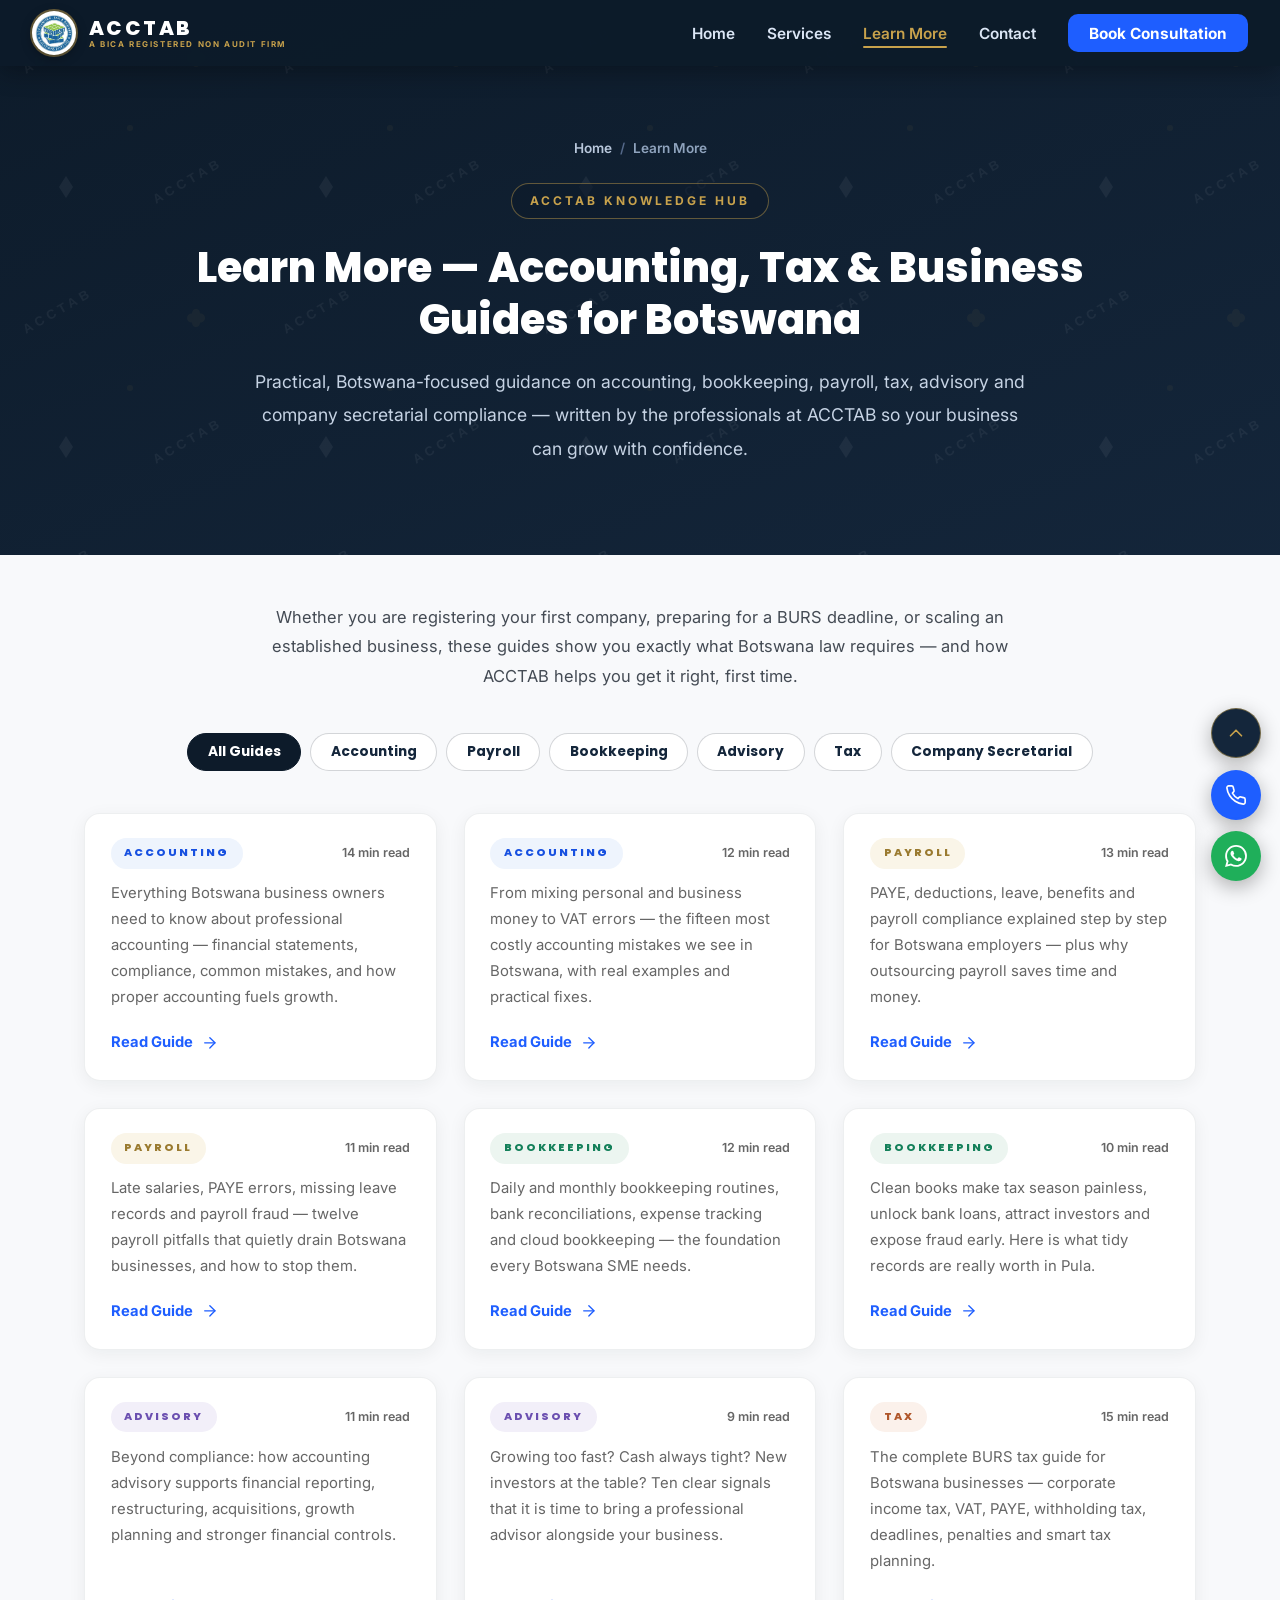
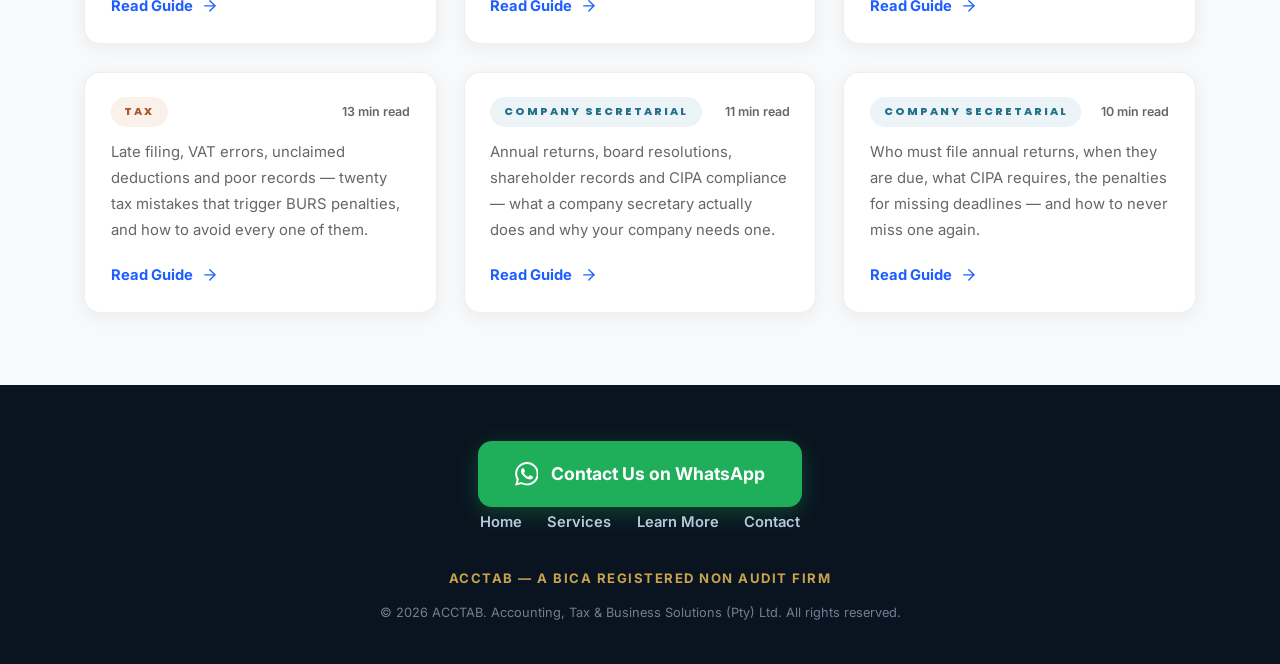
==== commit 658886c3: "Remove article headings from Learn More cards" ====
--- a/learn-more.html
+++ b/learn-more.html
@@ -137,84 +137,72 @@
         <div class="post-grid">
             <a class="post-card reveal" data-cat="accounting" href="/articles/accounting-services-botswana-guide">
                 <div class="post-top"><span class="post-cat cat-accounting">Accounting</span><span class="post-read">14 min read</span></div>
-                <h2>The Complete Guide to Accounting for Businesses in Botswana (2026)</h2>
                 <p>Everything Botswana business owners need to know about professional accounting — financial statements, compliance, common mistakes, and how proper accounting fuels growth.</p>
                 <span class="post-foot">Read Guide <svg class="icon" aria-hidden="true"><use href="#i-arrow"/></svg></span>
             </a>
 
             <a class="post-card reveal" data-cat="accounting" href="/articles/accounting-mistakes-botswana">
                 <div class="post-top"><span class="post-cat cat-accounting">Accounting</span><span class="post-read">12 min read</span></div>
-                <h2>15 Accounting Mistakes Botswana Businesses Make (And How to Avoid Them)</h2>
                 <p>From mixing personal and business money to VAT errors — the fifteen most costly accounting mistakes we see in Botswana, with real examples and practical fixes.</p>
                 <span class="post-foot">Read Guide <svg class="icon" aria-hidden="true"><use href="#i-arrow"/></svg></span>
             </a>
 
             <a class="post-card reveal" data-cat="payroll" href="/articles/payroll-guide-botswana">
                 <div class="post-top"><span class="post-cat cat-payroll">Payroll</span><span class="post-read">13 min read</span></div>
-                <h2>Complete Payroll Guide for Employers in Botswana</h2>
                 <p>PAYE, deductions, leave, benefits and payroll compliance explained step by step for Botswana employers — plus why outsourcing payroll saves time and money.</p>
                 <span class="post-foot">Read Guide <svg class="icon" aria-hidden="true"><use href="#i-arrow"/></svg></span>
             </a>
 
             <a class="post-card reveal" data-cat="payroll" href="/articles/payroll-mistakes-botswana">
                 <div class="post-top"><span class="post-cat cat-payroll">Payroll</span><span class="post-read">11 min read</span></div>
-                <h2>12 Payroll Mistakes That Cost Botswana Businesses Money</h2>
                 <p>Late salaries, PAYE errors, missing leave records and payroll fraud — twelve payroll pitfalls that quietly drain Botswana businesses, and how to stop them.</p>
                 <span class="post-foot">Read Guide <svg class="icon" aria-hidden="true"><use href="#i-arrow"/></svg></span>
             </a>
 
             <a class="post-card reveal" data-cat="bookkeeping" href="/articles/bookkeeping-small-business-botswana">
                 <div class="post-top"><span class="post-cat cat-bookkeeping">Bookkeeping</span><span class="post-read">12 min read</span></div>
-                <h2>Bookkeeping for Small Businesses in Botswana</h2>
                 <p>Daily and monthly bookkeeping routines, bank reconciliations, expense tracking and cloud bookkeeping — the foundation every Botswana SME needs.</p>
                 <span class="post-foot">Read Guide <svg class="icon" aria-hidden="true"><use href="#i-arrow"/></svg></span>
             </a>
 
             <a class="post-card reveal" data-cat="bookkeeping" href="/articles/clean-books-save-money-botswana">
                 <div class="post-top"><span class="post-cat cat-bookkeeping">Bookkeeping</span><span class="post-read">10 min read</span></div>
-                <h2>Why Clean Books Can Save Your Botswana Business Thousands</h2>
                 <p>Clean books make tax season painless, unlock bank loans, attract investors and expose fraud early. Here is what tidy records are really worth in Pula.</p>
                 <span class="post-foot">Read Guide <svg class="icon" aria-hidden="true"><use href="#i-arrow"/></svg></span>
             </a>
 
             <a class="post-card reveal" data-cat="advisory" href="/articles/accounting-advisory-services-botswana">
                 <div class="post-top"><span class="post-cat cat-advisory">Advisory</span><span class="post-read">11 min read</span></div>
-                <h2>What Are Accounting Advisory Services? A Guide for Botswana Businesses</h2>
                 <p>Beyond compliance: how accounting advisory supports financial reporting, restructuring, acquisitions, growth planning and stronger financial controls.</p>
                 <span class="post-foot">Read Guide <svg class="icon" aria-hidden="true"><use href="#i-arrow"/></svg></span>
             </a>
 
             <a class="post-card reveal" data-cat="advisory" href="/articles/signs-you-need-accounting-advisor">
                 <div class="post-top"><span class="post-cat cat-advisory">Advisory</span><span class="post-read">9 min read</span></div>
-                <h2>10 Signs Your Business Needs an Accounting Advisor</h2>
                 <p>Growing too fast? Cash always tight? New investors at the table? Ten clear signals that it is time to bring a professional advisor alongside your business.</p>
                 <span class="post-foot">Read Guide <svg class="icon" aria-hidden="true"><use href="#i-arrow"/></svg></span>
             </a>
 
             <a class="post-card reveal" data-cat="tax" href="/articles/botswana-business-tax-guide">
                 <div class="post-top"><span class="post-cat cat-tax">Tax</span><span class="post-read">15 min read</span></div>
-                <h2>Botswana Business Tax Guide (2026): Corporate Tax, VAT &amp; PAYE</h2>
                 <p>The complete BURS tax guide for Botswana businesses — corporate income tax, VAT, PAYE, withholding tax, deadlines, penalties and smart tax planning.</p>
                 <span class="post-foot">Read Guide <svg class="icon" aria-hidden="true"><use href="#i-arrow"/></svg></span>
             </a>
 
             <a class="post-card reveal" data-cat="tax" href="/articles/tax-mistakes-botswana">
                 <div class="post-top"><span class="post-cat cat-tax">Tax</span><span class="post-read">13 min read</span></div>
-                <h2>20 Tax Mistakes Botswana Businesses Should Avoid</h2>
                 <p>Late filing, VAT errors, unclaimed deductions and poor records — twenty tax mistakes that trigger BURS penalties, and how to avoid every one of them.</p>
                 <span class="post-foot">Read Guide <svg class="icon" aria-hidden="true"><use href="#i-arrow"/></svg></span>
             </a>
 
             <a class="post-card reveal" data-cat="secretarial" href="/articles/company-secretarial-services-botswana">
                 <div class="post-top"><span class="post-cat cat-secretarial">Company Secretarial</span><span class="post-read">11 min read</span></div>
-                <h2>Company Secretarial Services Explained for Botswana Businesses</h2>
                 <p>Annual returns, board resolutions, shareholder records and CIPA compliance — what a company secretary actually does and why your company needs one.</p>
                 <span class="post-foot">Read Guide <svg class="icon" aria-hidden="true"><use href="#i-arrow"/></svg></span>
             </a>
 
             <a class="post-card reveal" data-cat="secretarial" href="/articles/annual-returns-botswana">
                 <div class="post-top"><span class="post-cat cat-secretarial">Company Secretarial</span><span class="post-read">10 min read</span></div>
-                <h2>Annual Returns in Botswana: Everything Directors Need to Know</h2>
                 <p>Who must file annual returns, when they are due, what CIPA requires, the penalties for missing deadlines — and how to never miss one again.</p>
                 <span class="post-foot">Read Guide <svg class="icon" aria-hidden="true"><use href="#i-arrow"/></svg></span>
             </a>
--- a/assets/site.css
+++ b/assets/site.css
@@ -286,22 +286,47 @@
 .toc {
     background: var(--white);
     border: 1px solid rgba(13, 27, 42, 0.08);
-    border-left: 4px solid var(--gold);
-    border-radius: 14px;
-    padding: 1.6rem 1.8rem;
-    margin: 0 0 2.4rem;
-    box-shadow: 0 4px 18px rgba(13, 27, 42, 0.06);
+    border-left: 3px solid var(--gold);
+    border-radius: 12px;
+    padding: 1rem 1.1rem;
+    margin: 0 0 2rem;
+    box-shadow: 0 2px 10px rgba(13, 27, 42, 0.04);
 }
 
 .toc h2 {
-    font-size: 1rem; font-weight: 800; letter-spacing: 2px; text-transform: uppercase;
-    color: var(--navy); margin: 0 0 0.9rem; border: none; padding: 0;
-}
-
-.toc ol { margin: 0 0 0 1.3rem; columns: 2; column-gap: 2rem; }
-.toc li { margin-bottom: 0.45rem; font-size: 0.94rem; break-inside: avoid; }
-.toc a { color: var(--navy-2); font-weight: 600; text-decoration: none; }
-.toc a:hover { color: var(--royal); }
+    font-size: 0.78rem; font-weight: 800; letter-spacing: 1.6px; text-transform: uppercase;
+    color: #7d6328; margin: 0 0 0.65rem; border: none; padding: 0;
+}
+
+.toc ol {
+    display: flex;
+    flex-wrap: wrap;
+    gap: 0.45rem;
+    margin: 0;
+    list-style: none;
+}
+
+.toc li { margin: 0; font-size: 0.86rem; }
+
+.toc a {
+    display: inline-flex;
+    align-items: center;
+    min-height: 36px;
+    padding: 0.35rem 0.7rem;
+    border-radius: 999px;
+    background: #f3f6fb;
+    color: var(--navy-2);
+    font-weight: 700;
+    line-height: 1.35;
+    text-decoration: none;
+    transition: background 0.2s ease, color 0.2s ease, transform 0.2s ease;
+}
+
+.toc a:hover {
+    background: rgba(30, 94, 255, 0.09);
+    color: var(--royal);
+    transform: translateY(-1px);
+}
 
 /* Data tables */
 .art-body table {
@@ -785,7 +810,22 @@
 
     .art-wrap { padding: 2.5rem 1.1rem 3.5rem; }
     .art-body h2 { font-size: 1.35rem; }
-    .toc ol { columns: 1; }
+    .toc {
+        margin-left: -0.2rem;
+        margin-right: -0.2rem;
+        padding: 0.9rem;
+    }
+
+    .toc ol {
+        flex-wrap: nowrap;
+        overflow-x: auto;
+        padding-bottom: 0.2rem;
+        scroll-snap-type: x proximity;
+        -webkit-overflow-scrolling: touch;
+    }
+
+    .toc li { flex: 0 0 auto; scroll-snap-align: start; }
+    .toc a { white-space: nowrap; }
 
     .cta-banner { padding: 2.2rem 1.3rem; }
     .cta-banner .cta-btns a { width: 100%; }
